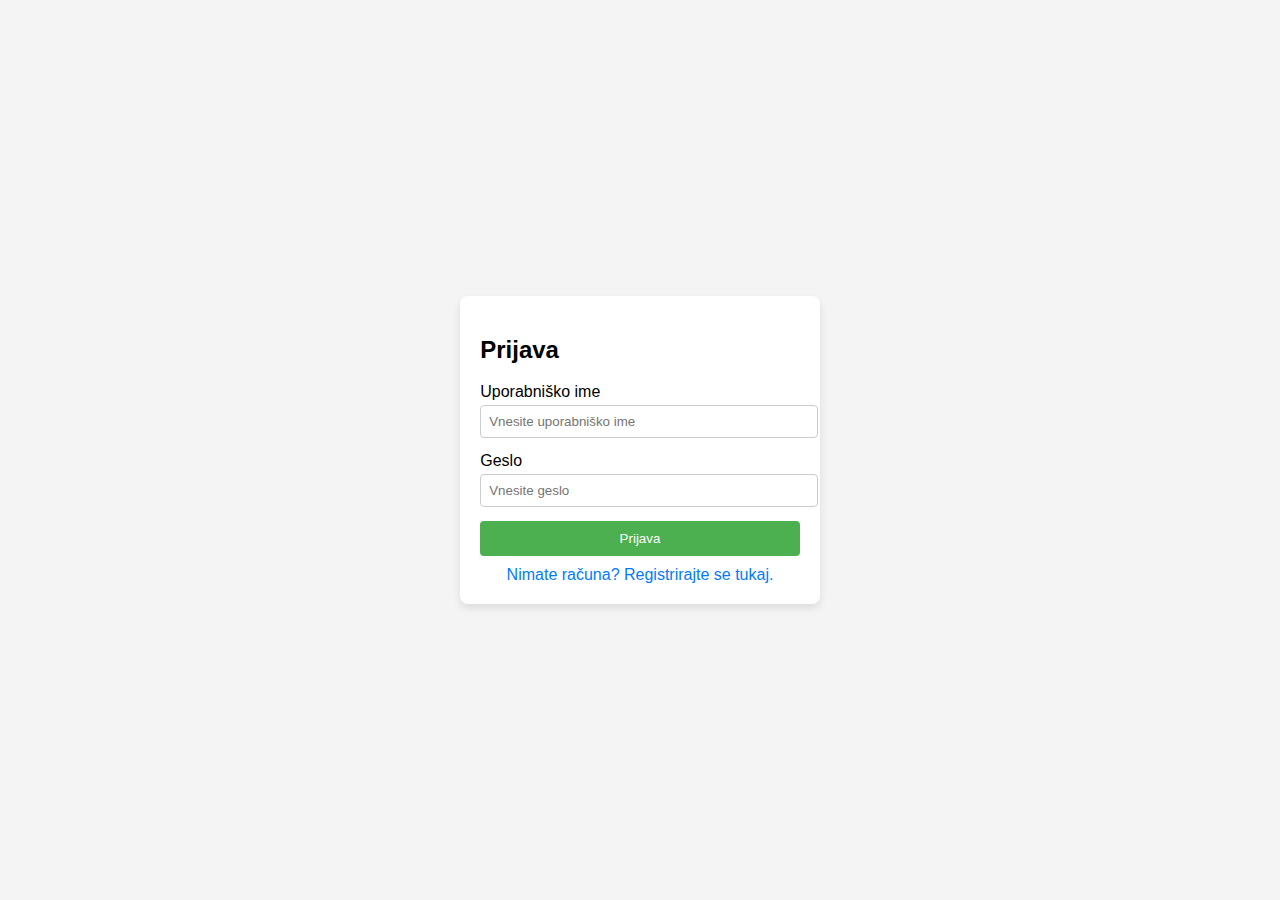
==== index.html @ 16b6e574 "Update index.html" ====
<!DOCTYPE html>
<html lang="sl">
<head>
    <meta charset="UTF-8">
    <meta name="viewport" content="width=device-width, initial-scale=1.0">
    <title>Login in Registracija</title>
    <style>
        body {
            font-family: Arial, sans-serif;
            margin: 0;
            padding: 0;
            display: flex;
            justify-content: center;
            align-items: center;
            height: 100vh;
            background-color: #f4f4f4;
        }
        .container {
            background-color: white;
            padding: 20px;
            border-radius: 8px;
            box-shadow: 0 4px 8px rgba(0, 0, 0, 0.1);
        }
        .form-group {
            margin-bottom: 10px;
        }
        input[type="text"], input[type="password"] {
            width: 100%;
            padding: 8px;
            margin: 4px 0;
            border-radius: 4px;
            border: 1px solid #ccc;
        }
        button {
            padding: 10px 15px;
            border: none;
            background-color: #4CAF50;
            color: white;
            border-radius: 4px;
            cursor: pointer;
            width: 100%;
        }
        button:hover {
            background-color: #45a049;
        }
        .toggle-link {
            display: block;
            text-align: center;
            margin-top: 10px;
            cursor: pointer;
            color: #007BFF;
        }
        .toggle-link:hover {
            text-decoration: underline;
        }
    </style>
</head>
<body>

    <div class="container" id="formContainer">
        <!-- Login Form -->
        <div id="loginForm">
            <h2>Prijava</h2>
            <div class="form-group">
                <label for="loginUsername">Uporabniško ime</label>
                <input type="text" id="loginUsername" placeholder="Vnesite uporabniško ime" />
            </div>
            <div class="form-group">
                <label for="loginPassword">Geslo</label>
                <input type="password" id="loginPassword" placeholder="Vnesite geslo" />
            </div>
            <button onclick="login()">Prijava</button>
            <span class="toggle-link" onclick="toggleForm()">Nimate računa? Registrirajte se tukaj.</span>
        </div>

        <!-- Registration Form -->
        <div id="registerForm" style="display: none;">
            <h2>Registracija</h2>
            <div class="form-group">
                <label for="registerUsername">Uporabniško ime</label>
                <input type="text" id="registerUsername" placeholder="Vnesite uporabniško ime" />
            </div>
            <div class="form-group">
                <label for="registerPassword">Geslo</label>
                <input type="password" id="registerPassword" placeholder="Vnesite geslo" />
            </div>
            <button onclick="register()">Registriraj se</button>
            <span class="toggle-link" onclick="toggleForm()">Imate že račun? Prijavite se tukaj.</span>
        </div>
    </div>

    <script>
        // Toggle between login and register forms
        function toggleForm() {
            const loginForm = document.getElementById('loginForm');
            const registerForm = document.getElementById('registerForm');
            if (loginForm.style.display === 'none') {
                loginForm.style.display = 'block';
                registerForm.style.display = 'none';
            } else {
                loginForm.style.display = 'none';
                registerForm.style.display = 'block';
            }
        }

        // Register user and store in localStorage
        function register() {
            const username = document.getElementById('registerUsername').value;
            const password = document.getElementById('registerPassword').value;

            if (username && password) {
                const user = {
                    username: username,
                    password: password
                };
                localStorage.setItem('user', JSON.stringify(user)); // Save user data to localStorage
                alert('Uspešno ste se registrirali!');
                toggleForm(); // Switch to login form
            } else {
                alert('Vse zahteve so obvezne!');
            }
        }

        // Login check against stored data
        function login() {
            const username = document.getElementById('loginUsername').value;
            const password = document.getElementById('loginPassword').value;

            const storedUser = JSON.parse(localStorage.getItem('user'));

            if (storedUser) {
                if (storedUser.username === username && storedUser.password === password) {
                    alert('Uspešno ste se prijavili!');
                    window.location.href = 'zacetna.html'; // Redirect to another page after successful login
                } else {
                    alert('Nepravilno uporabniško ime ali geslo!');
                }
            } else {
                alert('Račun ne obstaja. Prosimo, registrirajte se.');
            }
        }
    </script>

</body>
</html>
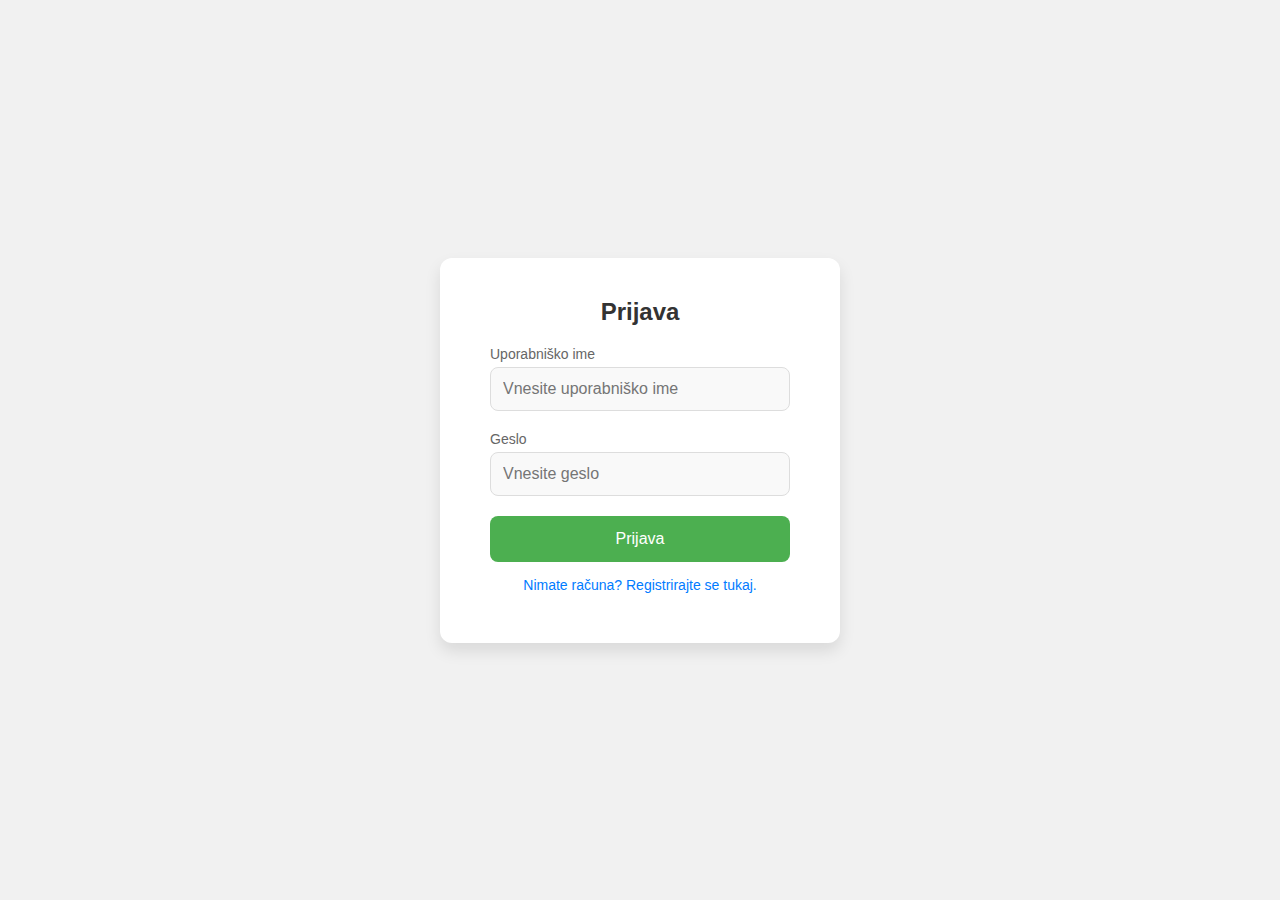
==== commit b8174b77: "Update index.html" ====
--- a/index.html
+++ b/index.html
@@ -5,54 +5,107 @@
     <meta name="viewport" content="width=device-width, initial-scale=1.0">
     <title>Login in Registracija</title>
     <style>
-        body {
-            font-family: Arial, sans-serif;
+        * {
             margin: 0;
             padding: 0;
+            box-sizing: border-box;
+        }
+
+        body {
+            font-family: 'Segoe UI', Tahoma, Geneva, Verdana, sans-serif;
+            background-color: #f1f1f1;
             display: flex;
             justify-content: center;
             align-items: center;
             height: 100vh;
-            background-color: #f4f4f4;
-        }
+        }
+
         .container {
             background-color: white;
-            padding: 20px;
-            border-radius: 8px;
-            box-shadow: 0 4px 8px rgba(0, 0, 0, 0.1);
-        }
+            padding: 40px 50px;
+            border-radius: 12px;
+            box-shadow: 0 8px 16px rgba(0, 0, 0, 0.1);
+            width: 100%;
+            max-width: 400px;
+        }
+
+        h2 {
+            font-size: 24px;
+            margin-bottom: 20px;
+            text-align: center;
+            color: #333;
+        }
+
         .form-group {
-            margin-bottom: 10px;
-        }
+            margin-bottom: 20px;
+        }
+
+        label {
+            display: block;
+            font-size: 14px;
+            color: #666;
+            margin-bottom: 5px;
+        }
+
         input[type="text"], input[type="password"] {
             width: 100%;
-            padding: 8px;
-            margin: 4px 0;
-            border-radius: 4px;
-            border: 1px solid #ccc;
-        }
+            padding: 12px;
+            font-size: 16px;
+            border: 1px solid #ddd;
+            border-radius: 8px;
+            outline: none;
+            background-color: #f9f9f9;
+            transition: all 0.3s ease;
+        }
+
+        input[type="text"]:focus, input[type="password"]:focus {
+            border-color: #4CAF50;
+            background-color: #fff;
+        }
+
         button {
-            padding: 10px 15px;
+            width: 100%;
+            padding: 14px;
+            font-size: 16px;
+            color: white;
+            background-color: #4CAF50;
             border: none;
-            background-color: #4CAF50;
-            color: white;
-            border-radius: 4px;
+            border-radius: 8px;
             cursor: pointer;
-            width: 100%;
-        }
+            transition: background-color 0.3s ease;
+        }
+
         button:hover {
             background-color: #45a049;
         }
+
         .toggle-link {
             display: block;
             text-align: center;
-            margin-top: 10px;
+            margin-top: 15px;
+            color: #007BFF;
             cursor: pointer;
-            color: #007BFF;
-        }
+            font-size: 14px;
+        }
+
         .toggle-link:hover {
             text-decoration: underline;
         }
+
+        .error-message {
+            color: red;
+            font-size: 14px;
+            text-align: center;
+            margin-top: 10px;
+        }
+
+        .success-message {
+            color: green;
+            font-size: 14px;
+            text-align: center;
+            margin-top: 10px;
+        }
+
     </style>
 </head>
 <body>
@@ -71,6 +124,7 @@
             </div>
             <button onclick="login()">Prijava</button>
             <span class="toggle-link" onclick="toggleForm()">Nimate računa? Registrirajte se tukaj.</span>
+            <div id="loginError" class="error-message"></div>
         </div>
 
         <!-- Registration Form -->
@@ -86,6 +140,7 @@
             </div>
             <button onclick="register()">Registriraj se</button>
             <span class="toggle-link" onclick="toggleForm()">Imate že račun? Prijavite se tukaj.</span>
+            <div id="registerError" class="error-message"></div>
         </div>
     </div>
 
@@ -101,6 +156,13 @@
                 loginForm.style.display = 'none';
                 registerForm.style.display = 'block';
             }
+            clearMessages();
+        }
+
+        // Clear error and success messages
+        function clearMessages() {
+            document.getElementById('loginError').innerHTML = '';
+            document.getElementById('registerError').innerHTML = '';
         }
 
         // Register user and store in localStorage
@@ -117,7 +179,7 @@
                 alert('Uspešno ste se registrirali!');
                 toggleForm(); // Switch to login form
             } else {
-                alert('Vse zahteve so obvezne!');
+                document.getElementById('registerError').innerHTML = 'Vse zahteve so obvezne!';
             }
         }
 
@@ -133,10 +195,10 @@
                     alert('Uspešno ste se prijavili!');
                     window.location.href = 'zacetna.html'; // Redirect to another page after successful login
                 } else {
-                    alert('Nepravilno uporabniško ime ali geslo!');
+                    document.getElementById('loginError').innerHTML = 'Nepravilno uporabniško ime ali geslo!';
                 }
             } else {
-                alert('Račun ne obstaja. Prosimo, registrirajte se.');
+                document.getElementById('loginError').innerHTML = 'Račun ne obstaja. Prosimo, registrirajte se.';
             }
         }
     </script>
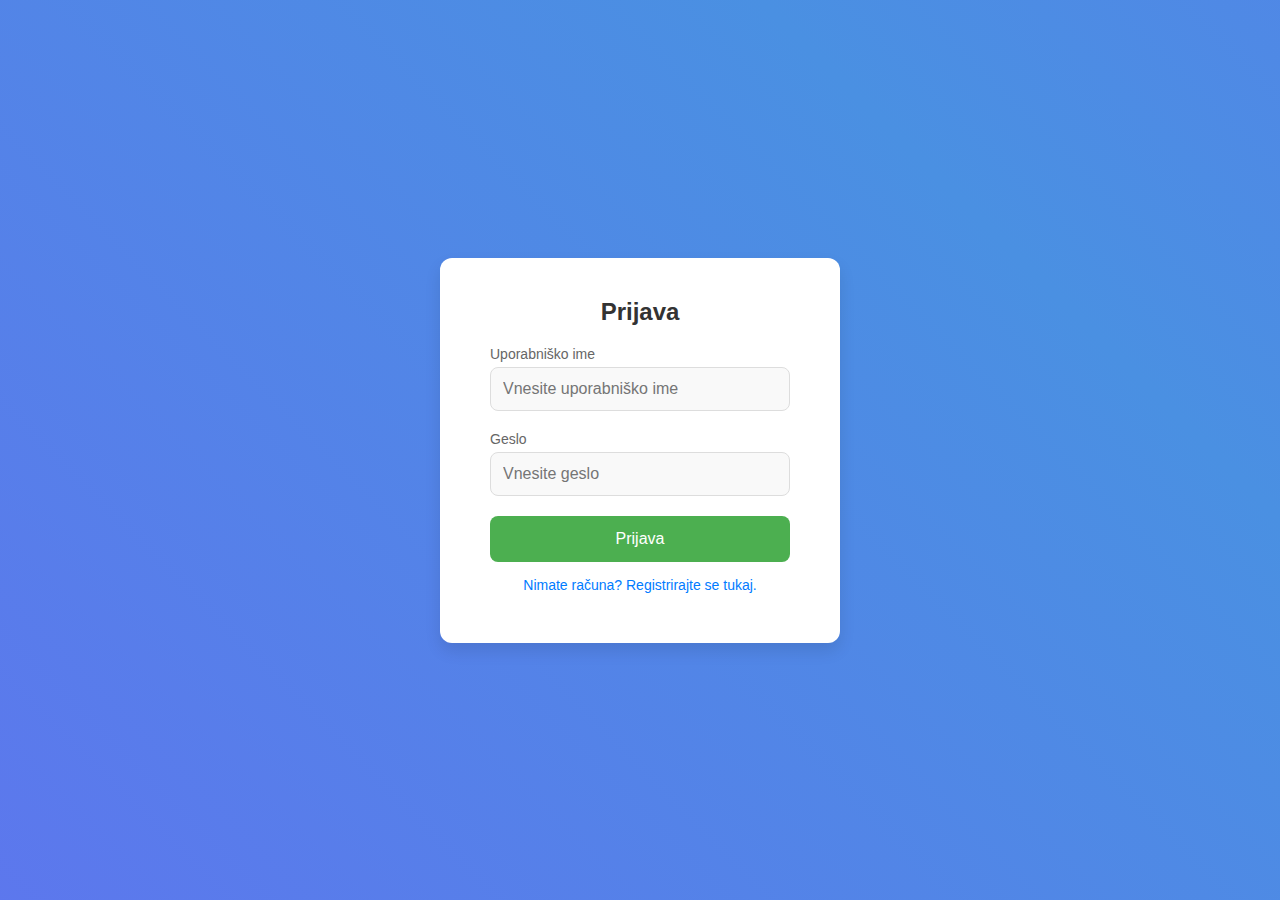
==== commit 3e757779: "Update index.html" ====
--- a/index.html
+++ b/index.html
@@ -13,11 +13,25 @@
 
         body {
             font-family: 'Segoe UI', Tahoma, Geneva, Verdana, sans-serif;
-            background-color: #f1f1f1;
+            height: 100vh;
             display: flex;
             justify-content: center;
             align-items: center;
-            height: 100vh;
+            background: linear-gradient(45deg, #7a4fff, #4a90e2, #7a4fff);
+            background-size: 400% 400%;
+            animation: gradientAnimation 5s ease infinite;
+        }
+
+        @keyframes gradientAnimation {
+            0% {
+                background-position: 0% 50%;
+            }
+            50% {
+                background-position: 100% 50%;
+            }
+            100% {
+                background-position: 0% 50%;
+            }
         }
 
         .container {
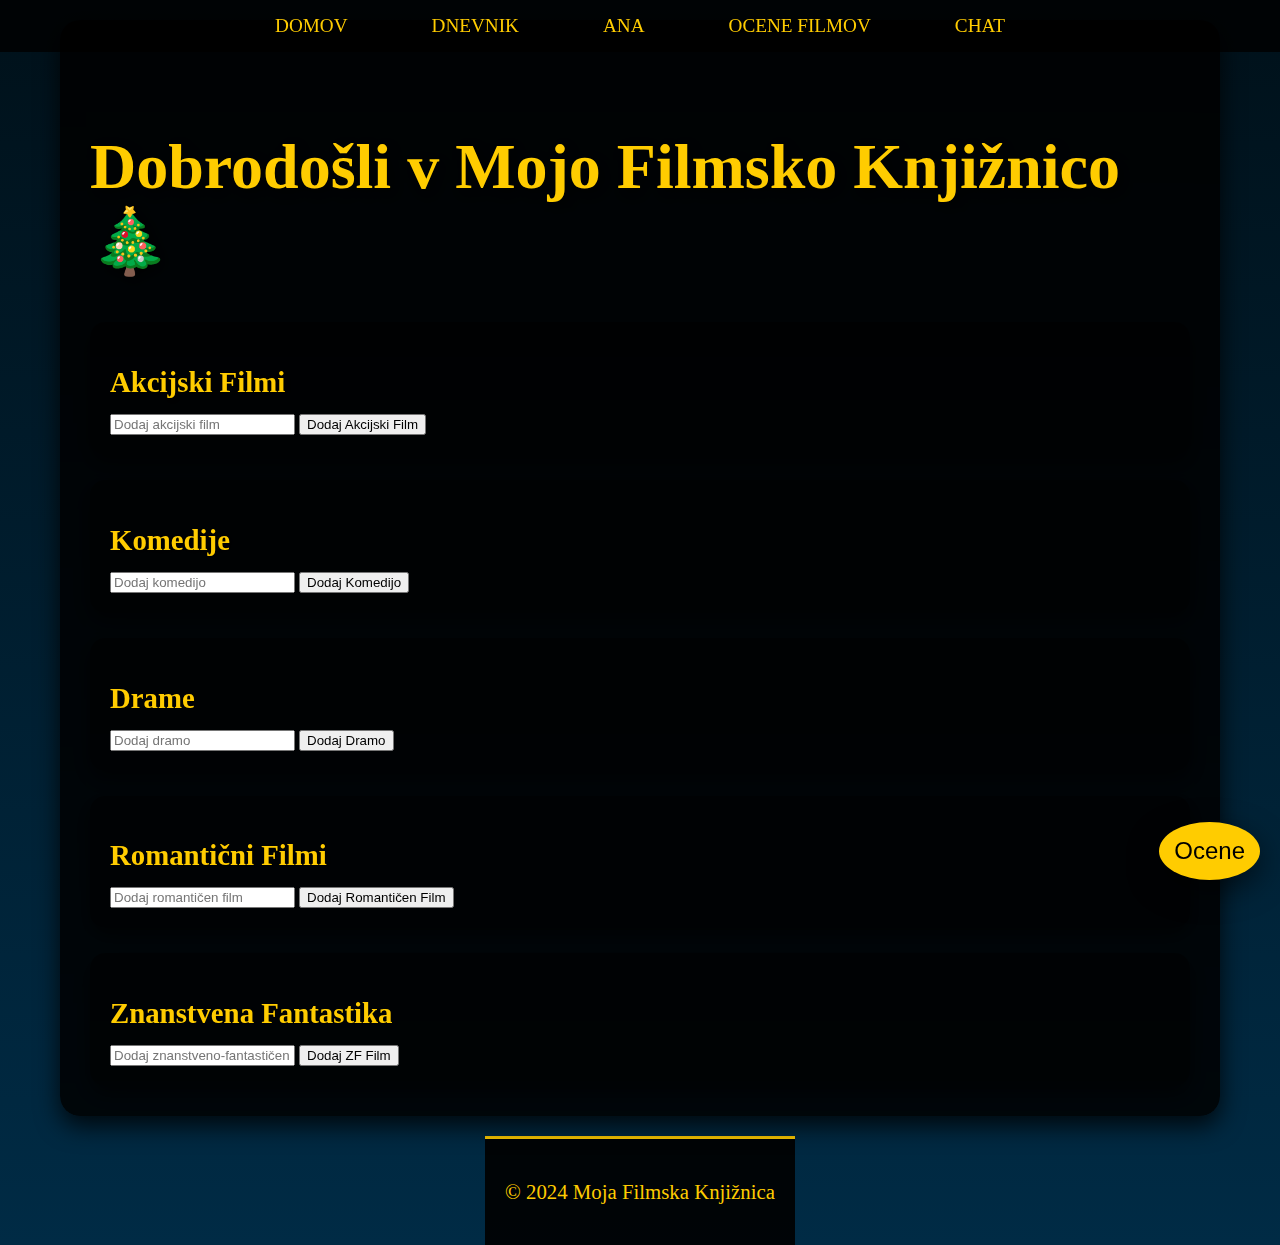
==== commit 826f4e4d: "Rename zacetna.html to index.html" ====
--- a/index.html
+++ b/index.html
@@ -1,221 +1,259 @@
-<!DOCTYPE html>
-<html lang="sl">
-<head>
-    <meta charset="UTF-8">
-    <meta name="viewport" content="width=device-width, initial-scale=1.0">
-    <title>Login in Registracija</title>
-    <style>
-        * {
-            margin: 0;
-            padding: 0;
-            box-sizing: border-box;
-        }
-
-        body {
-            font-family: 'Segoe UI', Tahoma, Geneva, Verdana, sans-serif;
-            height: 100vh;
-            display: flex;
-            justify-content: center;
-            align-items: center;
-            background: linear-gradient(45deg, #7a4fff, #4a90e2, #7a4fff);
-            background-size: 400% 400%;
-            animation: gradientAnimation 5s ease infinite;
-        }
-
-        @keyframes gradientAnimation {
-            0% {
-                background-position: 0% 50%;
-            }
-            50% {
-                background-position: 100% 50%;
-            }
-            100% {
-                background-position: 0% 50%;
-            }
-        }
-
-        .container {
-            background-color: white;
-            padding: 40px 50px;
-            border-radius: 12px;
-            box-shadow: 0 8px 16px rgba(0, 0, 0, 0.1);
-            width: 100%;
-            max-width: 400px;
-        }
-
-        h2 {
-            font-size: 24px;
-            margin-bottom: 20px;
-            text-align: center;
-            color: #333;
-        }
-
-        .form-group {
-            margin-bottom: 20px;
-        }
-
-        label {
-            display: block;
-            font-size: 14px;
-            color: #666;
-            margin-bottom: 5px;
-        }
-
-        input[type="text"], input[type="password"] {
-            width: 100%;
-            padding: 12px;
-            font-size: 16px;
-            border: 1px solid #ddd;
-            border-radius: 8px;
-            outline: none;
-            background-color: #f9f9f9;
-            transition: all 0.3s ease;
-        }
-
-        input[type="text"]:focus, input[type="password"]:focus {
-            border-color: #4CAF50;
-            background-color: #fff;
-        }
-
-        button {
-            width: 100%;
-            padding: 14px;
-            font-size: 16px;
-            color: white;
-            background-color: #4CAF50;
-            border: none;
-            border-radius: 8px;
-            cursor: pointer;
-            transition: background-color 0.3s ease;
-        }
-
-        button:hover {
-            background-color: #45a049;
-        }
-
-        .toggle-link {
-            display: block;
-            text-align: center;
-            margin-top: 15px;
-            color: #007BFF;
-            cursor: pointer;
-            font-size: 14px;
-        }
-
-        .toggle-link:hover {
-            text-decoration: underline;
-        }
-
-        .error-message {
-            color: red;
-            font-size: 14px;
-            text-align: center;
-            margin-top: 10px;
-        }
-
-        .success-message {
-            color: green;
-            font-size: 14px;
-            text-align: center;
-            margin-top: 10px;
-        }
-
-    </style>
-</head>
-<body>
-
-    <div class="container" id="formContainer">
-        <!-- Login Form -->
-        <div id="loginForm">
-            <h2>Prijava</h2>
-            <div class="form-group">
-                <label for="loginUsername">Uporabniško ime</label>
-                <input type="text" id="loginUsername" placeholder="Vnesite uporabniško ime" />
-            </div>
-            <div class="form-group">
-                <label for="loginPassword">Geslo</label>
-                <input type="password" id="loginPassword" placeholder="Vnesite geslo" />
-            </div>
-            <button onclick="login()">Prijava</button>
-            <span class="toggle-link" onclick="toggleForm()">Nimate računa? Registrirajte se tukaj.</span>
-            <div id="loginError" class="error-message"></div>
-        </div>
-
-        <!-- Registration Form -->
-        <div id="registerForm" style="display: none;">
-            <h2>Registracija</h2>
-            <div class="form-group">
-                <label for="registerUsername">Uporabniško ime</label>
-                <input type="text" id="registerUsername" placeholder="Vnesite uporabniško ime" />
-            </div>
-            <div class="form-group">
-                <label for="registerPassword">Geslo</label>
-                <input type="password" id="registerPassword" placeholder="Vnesite geslo" />
-            </div>
-            <button onclick="register()">Registriraj se</button>
-            <span class="toggle-link" onclick="toggleForm()">Imate že račun? Prijavite se tukaj.</span>
-            <div id="registerError" class="error-message"></div>
-        </div>
-    </div>
-
-    <script>
-        // Toggle between login and register forms
-        function toggleForm() {
-            const loginForm = document.getElementById('loginForm');
-            const registerForm = document.getElementById('registerForm');
-            if (loginForm.style.display === 'none') {
-                loginForm.style.display = 'block';
-                registerForm.style.display = 'none';
-            } else {
-                loginForm.style.display = 'none';
-                registerForm.style.display = 'block';
-            }
-            clearMessages();
-        }
-
-        // Clear error and success messages
-        function clearMessages() {
-            document.getElementById('loginError').innerHTML = '';
-            document.getElementById('registerError').innerHTML = '';
-        }
-
-        // Register user and store in localStorage
-        function register() {
-            const username = document.getElementById('registerUsername').value;
-            const password = document.getElementById('registerPassword').value;
-
-            if (username && password) {
-                const user = {
-                    username: username,
-                    password: password
-                };
-                localStorage.setItem('user', JSON.stringify(user)); // Save user data to localStorage
-                alert('Uspešno ste se registrirali!');
-                toggleForm(); // Switch to login form
-            } else {
-                document.getElementById('registerError').innerHTML = 'Vse zahteve so obvezne!';
-            }
-        }
-
-        // Login check against stored data
-        function login() {
-            const username = document.getElementById('loginUsername').value;
-            const password = document.getElementById('loginPassword').value;
-
-            const storedUser = JSON.parse(localStorage.getItem('user'));
-
-            if (storedUser) {
-                if (storedUser.username === username && storedUser.password === password) {
-                    alert('Uspešno ste se prijavili!');
-                    window.location.href = 'zacetna.html'; // Redirect to another page after successful login
-                } else {
-                    document.getElementById('loginError').innerHTML = 'Nepravilno uporabniško ime ali geslo!';
-                }
-            } else {
-                document.getElementById('loginError').innerHTML = 'Račun ne obstaja. Prosimo, registrirajte se.';
-            }
-        }
-    </script>
-
-</body>
-</html>
+<!DOCTYPE html>
+<html lang="sl">
+<head>
+    <meta charset="UTF-8">
+    <meta name="viewport" content="width=device-width, initial-scale=1.0">
+    <title>Moja Filmska Knjižnica - Stran 1</title>
+    <style>
+        /* Osnovni stil strani */
+        body {
+            margin: 0;
+            font-family: 'Georgia', serif;
+            color: #fff;
+            background: linear-gradient(to bottom, #00111a, #002b45),
+                        url('https://www.publicdomainpictures.net/pictures/240000/velka/christmas-background-1542111137zKN.jpg');
+            background-size: cover;
+            background-position: center;
+            min-height: 100vh;
+            display: flex;
+            flex-direction: column;
+            align-items: center;
+            overflow-x: hidden;
+        }
+
+        /* Navigacija */
+        nav {
+            background-color: rgba(0, 0, 0, 0.8);
+            width: 100%;
+            padding: 15px;
+            text-align: center;
+            position: fixed;
+            top: 0;
+            z-index: 10;
+        }
+        
+        nav a {
+            color: #ffcc00;
+            text-decoration: none;
+            padding: 15px 30px;
+            font-size: 1.2em;
+            margin: 0 10px;
+            text-transform: uppercase;
+        }
+
+        nav a:hover {
+            background-color: #ff4747;
+            border-radius: 5px;
+        }
+
+        /* Glavni naslov */
+        h1 {
+            color: #ffcc00;
+            text-shadow: 4px 4px 15px rgba(0, 0, 0, 0.8);
+            font-family: 'Cinzel', serif;
+            font-size: 4em;
+            margin-top: 80px;
+            animation: glow 1.5s infinite alternate;
+        }
+
+        @keyframes glow {
+            0% {
+                text-shadow: 4px 4px 15px rgba(255, 204, 0, 0.7);
+            }
+            100% {
+                text-shadow: 4px 4px 25px rgba(255, 204, 0, 1);
+            }
+        }
+
+        /* Vsebinski del */
+        .content {
+            width: 90%;
+            max-width: 1100px;
+            padding: 30px;
+            background: rgba(0, 0, 0, 0.85);
+            border-radius: 20px;
+            margin: 20px 0;
+            box-shadow: 0 10px 25px rgba(0, 0, 0, 0.8);
+            backdrop-filter: blur(10px);
+        }
+
+        /* Kategorije */
+        .category {
+            margin-top: 25px;
+            padding: 20px;
+            border-radius: 15px;
+            background: rgba(0, 0, 0, 0.5);
+            box-shadow: 0 8px 20px rgba(0, 0, 0, 0.6);
+        }
+
+        .category h2 {
+            color: #ffcc00;
+            margin-bottom: 15px;
+            font-size: 1.8em;
+            text-shadow: 2px 2px 8px rgba(0, 0, 0, 0.7);
+        }
+
+        /* Gumb na desni strani */
+        .floating-button {
+            position: fixed;
+            bottom: 20px;
+            right: 20px;
+            background-color: #ffcc00;
+            color: #000;
+            font-size: 1.5em;
+            padding: 15px;
+            border-radius: 50%;
+            border: none;
+            box-shadow: 0 10px 30px rgba(0, 0, 0, 0.6);
+            cursor: pointer;
+            transition: all 0.3s ease;
+        }
+
+        .floating-button:hover {
+            background-color: #ff4747;
+            transform: scale(1.1);
+        }
+
+        /* Noga strani */
+        .footer {
+            text-align: center;
+            padding: 20px;
+            font-family: 'Cinzel', serif;
+            font-size: 1.3em;
+            background-color: rgba(0, 0, 0, 0.9);
+            border-top: 3px solid #ffcc00;
+            color: #ffcc00;
+            margin-top: auto;
+        }
+    </style>
+</head>
+<body>
+<nav>
+    <a href="zacetna.html">Domov</a>
+    <a href="dnevnik.html">dnevnik</a>
+    <a href="ana.html">Ana</a>
+    <a href="ocene.html">Ocene filmov</a>
+    <a href="chat.html">chat</a>
+    
+</nav>
+
+<div class="content">
+    <h1>Dobrodošli v Mojo Filmsko Knjižnico🎄</h1>
+
+    <!-- Akcija -->
+    <div id="actionMoviesDiv" class="category">
+        <h2>Akcijski Filmi</h2>
+        <input type="text" id="newActionMovie" placeholder="Dodaj akcijski film">
+        <button onclick="addActionMovie()">Dodaj Akcijski Film</button>
+        <div id="actionMoviesList" class="movies-list"></div>
+    </div>
+
+    <!-- Komedija -->
+    <div id="comedyMoviesDiv" class="category">
+        <h2>Komedije</h2>
+        <input type="text" id="newComedyMovie" placeholder="Dodaj komedijo">
+        <button onclick="addComedyMovie()">Dodaj Komedijo</button>
+        <div id="comedyMoviesList" class="movies-list"></div>
+    </div>
+
+    <!-- Drama -->
+    <div id="dramaMoviesDiv" class="category">
+        <h2>Drame</h2>
+        <input type="text" id="newDramaMovie" placeholder="Dodaj dramo">
+        <button onclick="addDramaMovie()">Dodaj Dramo</button>
+        <div id="dramaMoviesList" class="movies-list"></div>
+    </div>
+
+    <!-- Romantika -->
+    <div id="romanceMoviesDiv" class="category">
+        <h2>Romantični Filmi</h2>
+        <input type="text" id="newRomanceMovie" placeholder="Dodaj romantičen film">
+        <button onclick="addRomanceMovie()">Dodaj Romantičen Film</button>
+        <div id="romanceMoviesList" class="movies-list"></div>
+    </div>
+
+    <!-- Znanstvena fantastika -->
+    <div id="sciFiMoviesDiv" class="category">
+        <h2>Znanstvena Fantastika</h2>
+        <input type="text" id="newSciFiMovie" placeholder="Dodaj znanstveno-fantastičen film">
+        <button onclick="addSciFiMovie()">Dodaj ZF Film</button>
+        <div id="sciFiMoviesList" class="movies-list"></div>
+    </div>
+</div>
+
+<!-- Gumb za preusmeritev -->
+<button class="floating-button" onclick="window.location.href='ocene.html'">Ocene</button>
+
+<!-- Noga strani -->
+<div class="footer">
+    <p>&copy; 2024 Moja Filmska Knjižnica</p>
+</div>
+
+<!-- Skripte za nalaganje filmov -->
+<script>
+    let actionMovies = [];
+    let comedyMovies = [];
+    let dramaMovies = [];
+    let romanceMovies = [];
+    let sciFiMovies = [];
+
+    function addActionMovie() {
+        const movieName = document.getElementById('newActionMovie').value;
+        if (movieName) {
+            actionMovies.push(movieName);
+            document.getElementById('newActionMovie').value = '';
+            renderMovies('action');
+        }
+    }
+
+    function addComedyMovie() {
+        const movieName = document.getElementById('newComedyMovie').value;
+        if (movieName) {
+            comedyMovies.push(movieName);
+            document.getElementById('newComedyMovie').value = '';
+            renderMovies('comedy');
+        }
+    }
+
+    function addDramaMovie() {
+        const movieName = document.getElementById('newDramaMovie').value;
+        if (movieName) {
+            dramaMovies.push(movieName);
+            document.getElementById('newDramaMovie').value = '';
+            renderMovies('drama');
+        }
+    }
+
+    function addRomanceMovie() {
+        const movieName = document.getElementById('newRomanceMovie').value;
+        if (movieName) {
+            romanceMovies.push(movieName);
+            document.getElementById('newRomanceMovie').value = '';
+            renderMovies('romance');
+        }
+    }
+
+    function addSciFiMovie() {
+        const movieName = document.getElementById('newSciFiMovie').value;
+        if (movieName) {
+            sciFiMovies.push(movieName);
+            document.getElementById('newSciFiMovie').value = '';
+            renderMovies('sciFi');
+        }
+    }
+
+    function renderMovies(category) {
+        let movieList = [];
+        if (category === 'action') movieList = actionMovies;
+        if (category === 'comedy') movieList = comedyMovies;
+        if (category === 'drama') movieList = dramaMovies;
+        if (category === 'romance') movieList = romanceMovies;
+        if (category === 'sciFi') movieList = sciFiMovies;
+
+        const listDiv = document.getElementById(category + 'MoviesList');
+        listDiv.innerHTML = movieList.map(movie => `<div>${movie}</div>`).join('');
+    }
+</script>
+
+</body>
+</html>
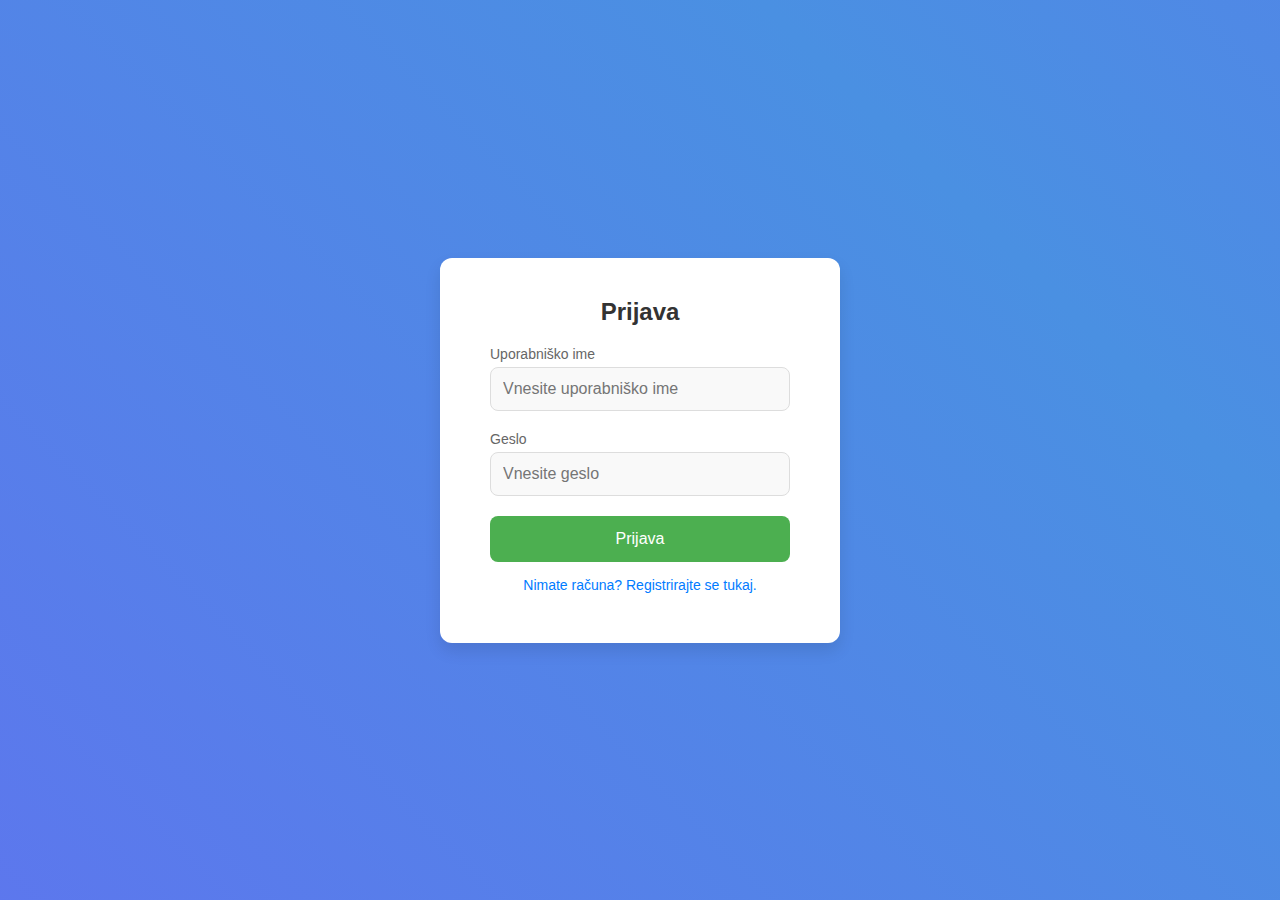
==== commit 002c98c7: "Update and rename fail1.html to index.html" ====
--- a/index.html
+++ b/index.html
@@ -1,259 +1,221 @@
-<!DOCTYPE html>
-<html lang="sl">
-<head>
-    <meta charset="UTF-8">
-    <meta name="viewport" content="width=device-width, initial-scale=1.0">
-    <title>Moja Filmska Knjižnica - Stran 1</title>
-    <style>
-        /* Osnovni stil strani */
-        body {
-            margin: 0;
-            font-family: 'Georgia', serif;
-            color: #fff;
-            background: linear-gradient(to bottom, #00111a, #002b45),
-                        url('https://www.publicdomainpictures.net/pictures/240000/velka/christmas-background-1542111137zKN.jpg');
-            background-size: cover;
-            background-position: center;
-            min-height: 100vh;
-            display: flex;
-            flex-direction: column;
-            align-items: center;
-            overflow-x: hidden;
-        }
-
-        /* Navigacija */
-        nav {
-            background-color: rgba(0, 0, 0, 0.8);
-            width: 100%;
-            padding: 15px;
-            text-align: center;
-            position: fixed;
-            top: 0;
-            z-index: 10;
-        }
-        
-        nav a {
-            color: #ffcc00;
-            text-decoration: none;
-            padding: 15px 30px;
-            font-size: 1.2em;
-            margin: 0 10px;
-            text-transform: uppercase;
-        }
-
-        nav a:hover {
-            background-color: #ff4747;
-            border-radius: 5px;
-        }
-
-        /* Glavni naslov */
-        h1 {
-            color: #ffcc00;
-            text-shadow: 4px 4px 15px rgba(0, 0, 0, 0.8);
-            font-family: 'Cinzel', serif;
-            font-size: 4em;
-            margin-top: 80px;
-            animation: glow 1.5s infinite alternate;
-        }
-
-        @keyframes glow {
-            0% {
-                text-shadow: 4px 4px 15px rgba(255, 204, 0, 0.7);
-            }
-            100% {
-                text-shadow: 4px 4px 25px rgba(255, 204, 0, 1);
-            }
-        }
-
-        /* Vsebinski del */
-        .content {
-            width: 90%;
-            max-width: 1100px;
-            padding: 30px;
-            background: rgba(0, 0, 0, 0.85);
-            border-radius: 20px;
-            margin: 20px 0;
-            box-shadow: 0 10px 25px rgba(0, 0, 0, 0.8);
-            backdrop-filter: blur(10px);
-        }
-
-        /* Kategorije */
-        .category {
-            margin-top: 25px;
-            padding: 20px;
-            border-radius: 15px;
-            background: rgba(0, 0, 0, 0.5);
-            box-shadow: 0 8px 20px rgba(0, 0, 0, 0.6);
-        }
-
-        .category h2 {
-            color: #ffcc00;
-            margin-bottom: 15px;
-            font-size: 1.8em;
-            text-shadow: 2px 2px 8px rgba(0, 0, 0, 0.7);
-        }
-
-        /* Gumb na desni strani */
-        .floating-button {
-            position: fixed;
-            bottom: 20px;
-            right: 20px;
-            background-color: #ffcc00;
-            color: #000;
-            font-size: 1.5em;
-            padding: 15px;
-            border-radius: 50%;
-            border: none;
-            box-shadow: 0 10px 30px rgba(0, 0, 0, 0.6);
-            cursor: pointer;
-            transition: all 0.3s ease;
-        }
-
-        .floating-button:hover {
-            background-color: #ff4747;
-            transform: scale(1.1);
-        }
-
-        /* Noga strani */
-        .footer {
-            text-align: center;
-            padding: 20px;
-            font-family: 'Cinzel', serif;
-            font-size: 1.3em;
-            background-color: rgba(0, 0, 0, 0.9);
-            border-top: 3px solid #ffcc00;
-            color: #ffcc00;
-            margin-top: auto;
-        }
-    </style>
-</head>
-<body>
-<nav>
-    <a href="zacetna.html">Domov</a>
-    <a href="dnevnik.html">dnevnik</a>
-    <a href="ana.html">Ana</a>
-    <a href="ocene.html">Ocene filmov</a>
-    <a href="chat.html">chat</a>
-    
-</nav>
-
-<div class="content">
-    <h1>Dobrodošli v Mojo Filmsko Knjižnico🎄</h1>
-
-    <!-- Akcija -->
-    <div id="actionMoviesDiv" class="category">
-        <h2>Akcijski Filmi</h2>
-        <input type="text" id="newActionMovie" placeholder="Dodaj akcijski film">
-        <button onclick="addActionMovie()">Dodaj Akcijski Film</button>
-        <div id="actionMoviesList" class="movies-list"></div>
-    </div>
-
-    <!-- Komedija -->
-    <div id="comedyMoviesDiv" class="category">
-        <h2>Komedije</h2>
-        <input type="text" id="newComedyMovie" placeholder="Dodaj komedijo">
-        <button onclick="addComedyMovie()">Dodaj Komedijo</button>
-        <div id="comedyMoviesList" class="movies-list"></div>
-    </div>
-
-    <!-- Drama -->
-    <div id="dramaMoviesDiv" class="category">
-        <h2>Drame</h2>
-        <input type="text" id="newDramaMovie" placeholder="Dodaj dramo">
-        <button onclick="addDramaMovie()">Dodaj Dramo</button>
-        <div id="dramaMoviesList" class="movies-list"></div>
-    </div>
-
-    <!-- Romantika -->
-    <div id="romanceMoviesDiv" class="category">
-        <h2>Romantični Filmi</h2>
-        <input type="text" id="newRomanceMovie" placeholder="Dodaj romantičen film">
-        <button onclick="addRomanceMovie()">Dodaj Romantičen Film</button>
-        <div id="romanceMoviesList" class="movies-list"></div>
-    </div>
-
-    <!-- Znanstvena fantastika -->
-    <div id="sciFiMoviesDiv" class="category">
-        <h2>Znanstvena Fantastika</h2>
-        <input type="text" id="newSciFiMovie" placeholder="Dodaj znanstveno-fantastičen film">
-        <button onclick="addSciFiMovie()">Dodaj ZF Film</button>
-        <div id="sciFiMoviesList" class="movies-list"></div>
-    </div>
-</div>
-
-<!-- Gumb za preusmeritev -->
-<button class="floating-button" onclick="window.location.href='ocene.html'">Ocene</button>
-
-<!-- Noga strani -->
-<div class="footer">
-    <p>&copy; 2024 Moja Filmska Knjižnica</p>
-</div>
-
-<!-- Skripte za nalaganje filmov -->
-<script>
-    let actionMovies = [];
-    let comedyMovies = [];
-    let dramaMovies = [];
-    let romanceMovies = [];
-    let sciFiMovies = [];
-
-    function addActionMovie() {
-        const movieName = document.getElementById('newActionMovie').value;
-        if (movieName) {
-            actionMovies.push(movieName);
-            document.getElementById('newActionMovie').value = '';
-            renderMovies('action');
-        }
-    }
-
-    function addComedyMovie() {
-        const movieName = document.getElementById('newComedyMovie').value;
-        if (movieName) {
-            comedyMovies.push(movieName);
-            document.getElementById('newComedyMovie').value = '';
-            renderMovies('comedy');
-        }
-    }
-
-    function addDramaMovie() {
-        const movieName = document.getElementById('newDramaMovie').value;
-        if (movieName) {
-            dramaMovies.push(movieName);
-            document.getElementById('newDramaMovie').value = '';
-            renderMovies('drama');
-        }
-    }
-
-    function addRomanceMovie() {
-        const movieName = document.getElementById('newRomanceMovie').value;
-        if (movieName) {
-            romanceMovies.push(movieName);
-            document.getElementById('newRomanceMovie').value = '';
-            renderMovies('romance');
-        }
-    }
-
-    function addSciFiMovie() {
-        const movieName = document.getElementById('newSciFiMovie').value;
-        if (movieName) {
-            sciFiMovies.push(movieName);
-            document.getElementById('newSciFiMovie').value = '';
-            renderMovies('sciFi');
-        }
-    }
-
-    function renderMovies(category) {
-        let movieList = [];
-        if (category === 'action') movieList = actionMovies;
-        if (category === 'comedy') movieList = comedyMovies;
-        if (category === 'drama') movieList = dramaMovies;
-        if (category === 'romance') movieList = romanceMovies;
-        if (category === 'sciFi') movieList = sciFiMovies;
-
-        const listDiv = document.getElementById(category + 'MoviesList');
-        listDiv.innerHTML = movieList.map(movie => `<div>${movie}</div>`).join('');
-    }
-</script>
-
-</body>
-</html>
+<!DOCTYPE html>
+<html lang="sl">
+<head>
+    <meta charset="UTF-8">
+    <meta name="viewport" content="width=device-width, initial-scale=1.0">
+    <title>Login in Registracija</title>
+    <style>
+        * {
+            margin: 0;
+            padding: 0;
+            box-sizing: border-box;
+        }
+
+        body {
+            font-family: 'Segoe UI', Tahoma, Geneva, Verdana, sans-serif;
+            height: 100vh;
+            display: flex;
+            justify-content: center;
+            align-items: center;
+            background: linear-gradient(45deg, #7a4fff, #4a90e2, #7a4fff);
+            background-size: 400% 400%;
+            animation: gradientAnimation 5s ease infinite;
+        }
+
+        @keyframes gradientAnimation {
+            0% {
+                background-position: 0% 50%;
+            }
+            50% {
+                background-position: 100% 50%;
+            }
+            100% {
+                background-position: 0% 50%;
+            }
+        }
+
+        .container {
+            background-color: white;
+            padding: 40px 50px;
+            border-radius: 12px;
+            box-shadow: 0 8px 16px rgba(0, 0, 0, 0.1);
+            width: 100%;
+            max-width: 400px;
+        }
+
+        h2 {
+            font-size: 24px;
+            margin-bottom: 20px;
+            text-align: center;
+            color: #333;
+        }
+
+        .form-group {
+            margin-bottom: 20px;
+        }
+
+        label {
+            display: block;
+            font-size: 14px;
+            color: #666;
+            margin-bottom: 5px;
+        }
+
+        input[type="text"], input[type="password"] {
+            width: 100%;
+            padding: 12px;
+            font-size: 16px;
+            border: 1px solid #ddd;
+            border-radius: 8px;
+            outline: none;
+            background-color: #f9f9f9;
+            transition: all 0.3s ease;
+        }
+
+        input[type="text"]:focus, input[type="password"]:focus {
+            border-color: #4CAF50;
+            background-color: #fff;
+        }
+
+        button {
+            width: 100%;
+            padding: 14px;
+            font-size: 16px;
+            color: white;
+            background-color: #4CAF50;
+            border: none;
+            border-radius: 8px;
+            cursor: pointer;
+            transition: background-color 0.3s ease;
+        }
+
+        button:hover {
+            background-color: #45a049;
+        }
+
+        .toggle-link {
+            display: block;
+            text-align: center;
+            margin-top: 15px;
+            color: #007BFF;
+            cursor: pointer;
+            font-size: 14px;
+        }
+
+        .toggle-link:hover {
+            text-decoration: underline;
+        }
+
+        .error-message {
+            color: red;
+            font-size: 14px;
+            text-align: center;
+            margin-top: 10px;
+        }
+
+        .success-message {
+            color: green;
+            font-size: 14px;
+            text-align: center;
+            margin-top: 10px;
+        }
+
+    </style>
+</head>
+<body>
+
+    <div class="container" id="formContainer">
+        <!-- Login Form -->
+        <div id="loginForm">
+            <h2>Prijava</h2>
+            <div class="form-group">
+                <label for="loginUsername">Uporabniško ime</label>
+                <input type="text" id="loginUsername" placeholder="Vnesite uporabniško ime" />
+            </div>
+            <div class="form-group">
+                <label for="loginPassword">Geslo</label>
+                <input type="password" id="loginPassword" placeholder="Vnesite geslo" />
+            </div>
+            <button onclick="login()">Prijava</button>
+            <span class="toggle-link" onclick="toggleForm()">Nimate računa? Registrirajte se tukaj.</span>
+            <div id="loginError" class="error-message"></div>
+        </div>
+
+        <!-- Registration Form -->
+        <div id="registerForm" style="display: none;">
+            <h2>Registracija</h2>
+            <div class="form-group">
+                <label for="registerUsername">Uporabniško ime</label>
+                <input type="text" id="registerUsername" placeholder="Vnesite uporabniško ime" />
+            </div>
+            <div class="form-group">
+                <label for="registerPassword">Geslo</label>
+                <input type="password" id="registerPassword" placeholder="Vnesite geslo" />
+            </div>
+            <button onclick="register()">Registriraj se</button>
+            <span class="toggle-link" onclick="toggleForm()">Imate že račun? Prijavite se tukaj.</span>
+            <div id="registerError" class="error-message"></div>
+        </div>
+    </div>
+
+    <script>
+        // Toggle between login and register forms
+        function toggleForm() {
+            const loginForm = document.getElementById('loginForm');
+            const registerForm = document.getElementById('registerForm');
+            if (loginForm.style.display === 'none') {
+                loginForm.style.display = 'block';
+                registerForm.style.display = 'none';
+            } else {
+                loginForm.style.display = 'none';
+                registerForm.style.display = 'block';
+            }
+            clearMessages();
+        }
+
+        // Clear error and success messages
+        function clearMessages() {
+            document.getElementById('loginError').innerHTML = '';
+            document.getElementById('registerError').innerHTML = '';
+        }
+
+        // Register user and store in localStorage
+        function register() {
+            const username = document.getElementById('registerUsername').value;
+            const password = document.getElementById('registerPassword').value;
+
+            if (username && password) {
+                const user = {
+                    username: username,
+                    password: password
+                };
+                localStorage.setItem('user', JSON.stringify(user)); // Save user data to localStorage
+                alert('Uspešno ste se registrirali!');
+                toggleForm(); // Switch to login form
+            } else {
+                document.getElementById('registerError').innerHTML = 'Vse zahteve so obvezne!';
+            }
+        }
+
+        // Login check against stored data
+        function login() {
+            const username = document.getElementById('loginUsername').value;
+            const password = document.getElementById('loginPassword').value;
+
+            const storedUser = JSON.parse(localStorage.getItem('user'));
+
+            if (storedUser) {
+                if (storedUser.username === username && storedUser.password === password) {
+                    alert('Uspešno ste se prijavili!');
+                    window.location.href = 'zacetna.html'; // Redirect to another page after successful login
+                } else {
+                    document.getElementById('loginError').innerHTML = 'Nepravilno uporabniško ime ali geslo!';
+                }
+            } else {
+                document.getElementById('loginError').innerHTML = 'Račun ne obstaja. Prosimo, registrirajte se.';
+            }
+        }
+    </script>
+
+</body>
+</html>
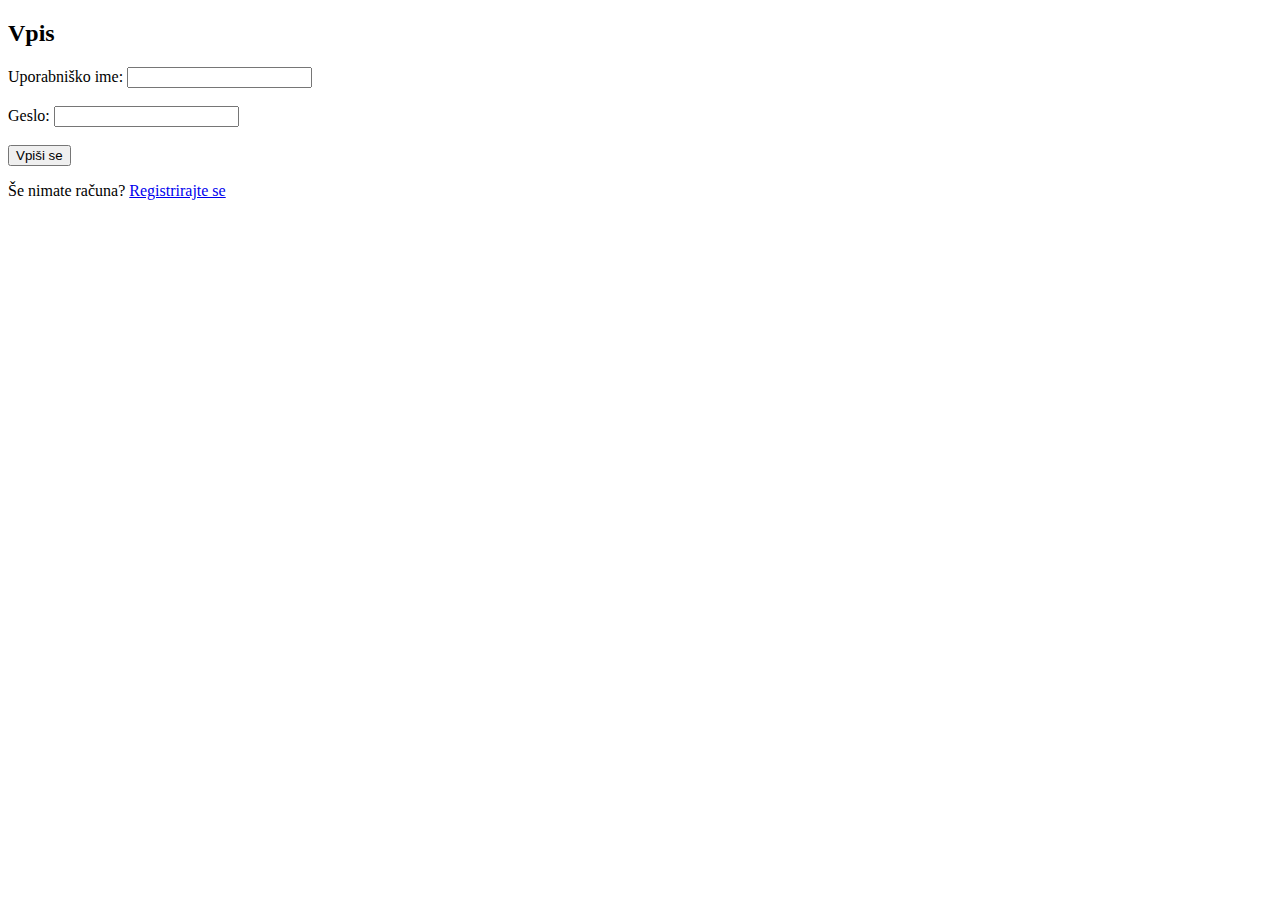
==== commit 0afa4c27: "Update index.html" ====
--- a/index.html
+++ b/index.html
@@ -1,221 +1,25 @@
+
 <!DOCTYPE html>
 <html lang="sl">
 <head>
     <meta charset="UTF-8">
     <meta name="viewport" content="width=device-width, initial-scale=1.0">
-    <title>Login in Registracija</title>
-    <style>
-        * {
-            margin: 0;
-            padding: 0;
-            box-sizing: border-box;
-        }
-
-        body {
-            font-family: 'Segoe UI', Tahoma, Geneva, Verdana, sans-serif;
-            height: 100vh;
-            display: flex;
-            justify-content: center;
-            align-items: center;
-            background: linear-gradient(45deg, #7a4fff, #4a90e2, #7a4fff);
-            background-size: 400% 400%;
-            animation: gradientAnimation 5s ease infinite;
-        }
-
-        @keyframes gradientAnimation {
-            0% {
-                background-position: 0% 50%;
-            }
-            50% {
-                background-position: 100% 50%;
-            }
-            100% {
-                background-position: 0% 50%;
-            }
-        }
-
-        .container {
-            background-color: white;
-            padding: 40px 50px;
-            border-radius: 12px;
-            box-shadow: 0 8px 16px rgba(0, 0, 0, 0.1);
-            width: 100%;
-            max-width: 400px;
-        }
-
-        h2 {
-            font-size: 24px;
-            margin-bottom: 20px;
-            text-align: center;
-            color: #333;
-        }
-
-        .form-group {
-            margin-bottom: 20px;
-        }
-
-        label {
-            display: block;
-            font-size: 14px;
-            color: #666;
-            margin-bottom: 5px;
-        }
-
-        input[type="text"], input[type="password"] {
-            width: 100%;
-            padding: 12px;
-            font-size: 16px;
-            border: 1px solid #ddd;
-            border-radius: 8px;
-            outline: none;
-            background-color: #f9f9f9;
-            transition: all 0.3s ease;
-        }
-
-        input[type="text"]:focus, input[type="password"]:focus {
-            border-color: #4CAF50;
-            background-color: #fff;
-        }
-
-        button {
-            width: 100%;
-            padding: 14px;
-            font-size: 16px;
-            color: white;
-            background-color: #4CAF50;
-            border: none;
-            border-radius: 8px;
-            cursor: pointer;
-            transition: background-color 0.3s ease;
-        }
-
-        button:hover {
-            background-color: #45a049;
-        }
-
-        .toggle-link {
-            display: block;
-            text-align: center;
-            margin-top: 15px;
-            color: #007BFF;
-            cursor: pointer;
-            font-size: 14px;
-        }
-
-        .toggle-link:hover {
-            text-decoration: underline;
-        }
-
-        .error-message {
-            color: red;
-            font-size: 14px;
-            text-align: center;
-            margin-top: 10px;
-        }
-
-        .success-message {
-            color: green;
-            font-size: 14px;
-            text-align: center;
-            margin-top: 10px;
-        }
-
-    </style>
+    <title>Vpis</title>
+    <link rel="stylesheet" href="style.css">
 </head>
 <body>
-
-    <div class="container" id="formContainer">
-        <!-- Login Form -->
-        <div id="loginForm">
-            <h2>Prijava</h2>
-            <div class="form-group">
-                <label for="loginUsername">Uporabniško ime</label>
-                <input type="text" id="loginUsername" placeholder="Vnesite uporabniško ime" />
-            </div>
-            <div class="form-group">
-                <label for="loginPassword">Geslo</label>
-                <input type="password" id="loginPassword" placeholder="Vnesite geslo" />
-            </div>
-            <button onclick="login()">Prijava</button>
-            <span class="toggle-link" onclick="toggleForm()">Nimate računa? Registrirajte se tukaj.</span>
-            <div id="loginError" class="error-message"></div>
-        </div>
-
-        <!-- Registration Form -->
-        <div id="registerForm" style="display: none;">
-            <h2>Registracija</h2>
-            <div class="form-group">
-                <label for="registerUsername">Uporabniško ime</label>
-                <input type="text" id="registerUsername" placeholder="Vnesite uporabniško ime" />
-            </div>
-            <div class="form-group">
-                <label for="registerPassword">Geslo</label>
-                <input type="password" id="registerPassword" placeholder="Vnesite geslo" />
-            </div>
-            <button onclick="register()">Registriraj se</button>
-            <span class="toggle-link" onclick="toggleForm()">Imate že račun? Prijavite se tukaj.</span>
-            <div id="registerError" class="error-message"></div>
-        </div>
+    <div class="login-container">
+        <h2>Vpis</h2>
+        <form id="loginForm">
+            <label for="loginUsername">Uporabniško ime:</label>
+            <input type="text" id="loginUsername" name="loginUsername" required><br><br>
+            <label for="loginPassword">Geslo:</label>
+            <input type="password" id="loginPassword" name="loginPassword" required><br><br>
+            <button type="submit">Vpiši se</button>
+        </form>
+        <p>Še nimate računa? <a href="register.html">Registrirajte se</a></p>
     </div>
 
-    <script>
-        // Toggle between login and register forms
-        function toggleForm() {
-            const loginForm = document.getElementById('loginForm');
-            const registerForm = document.getElementById('registerForm');
-            if (loginForm.style.display === 'none') {
-                loginForm.style.display = 'block';
-                registerForm.style.display = 'none';
-            } else {
-                loginForm.style.display = 'none';
-                registerForm.style.display = 'block';
-            }
-            clearMessages();
-        }
-
-        // Clear error and success messages
-        function clearMessages() {
-            document.getElementById('loginError').innerHTML = '';
-            document.getElementById('registerError').innerHTML = '';
-        }
-
-        // Register user and store in localStorage
-        function register() {
-            const username = document.getElementById('registerUsername').value;
-            const password = document.getElementById('registerPassword').value;
-
-            if (username && password) {
-                const user = {
-                    username: username,
-                    password: password
-                };
-                localStorage.setItem('user', JSON.stringify(user)); // Save user data to localStorage
-                alert('Uspešno ste se registrirali!');
-                toggleForm(); // Switch to login form
-            } else {
-                document.getElementById('registerError').innerHTML = 'Vse zahteve so obvezne!';
-            }
-        }
-
-        // Login check against stored data
-        function login() {
-            const username = document.getElementById('loginUsername').value;
-            const password = document.getElementById('loginPassword').value;
-
-            const storedUser = JSON.parse(localStorage.getItem('user'));
-
-            if (storedUser) {
-                if (storedUser.username === username && storedUser.password === password) {
-                    alert('Uspešno ste se prijavili!');
-                    window.location.href = 'zacetna.html'; // Redirect to another page after successful login
-                } else {
-                    document.getElementById('loginError').innerHTML = 'Nepravilno uporabniško ime ali geslo!';
-                }
-            } else {
-                document.getElementById('loginError').innerHTML = 'Račun ne obstaja. Prosimo, registrirajte se.';
-            }
-        }
-    </script>
-
+    <script src="script.js"></script>
 </body>
 </html>
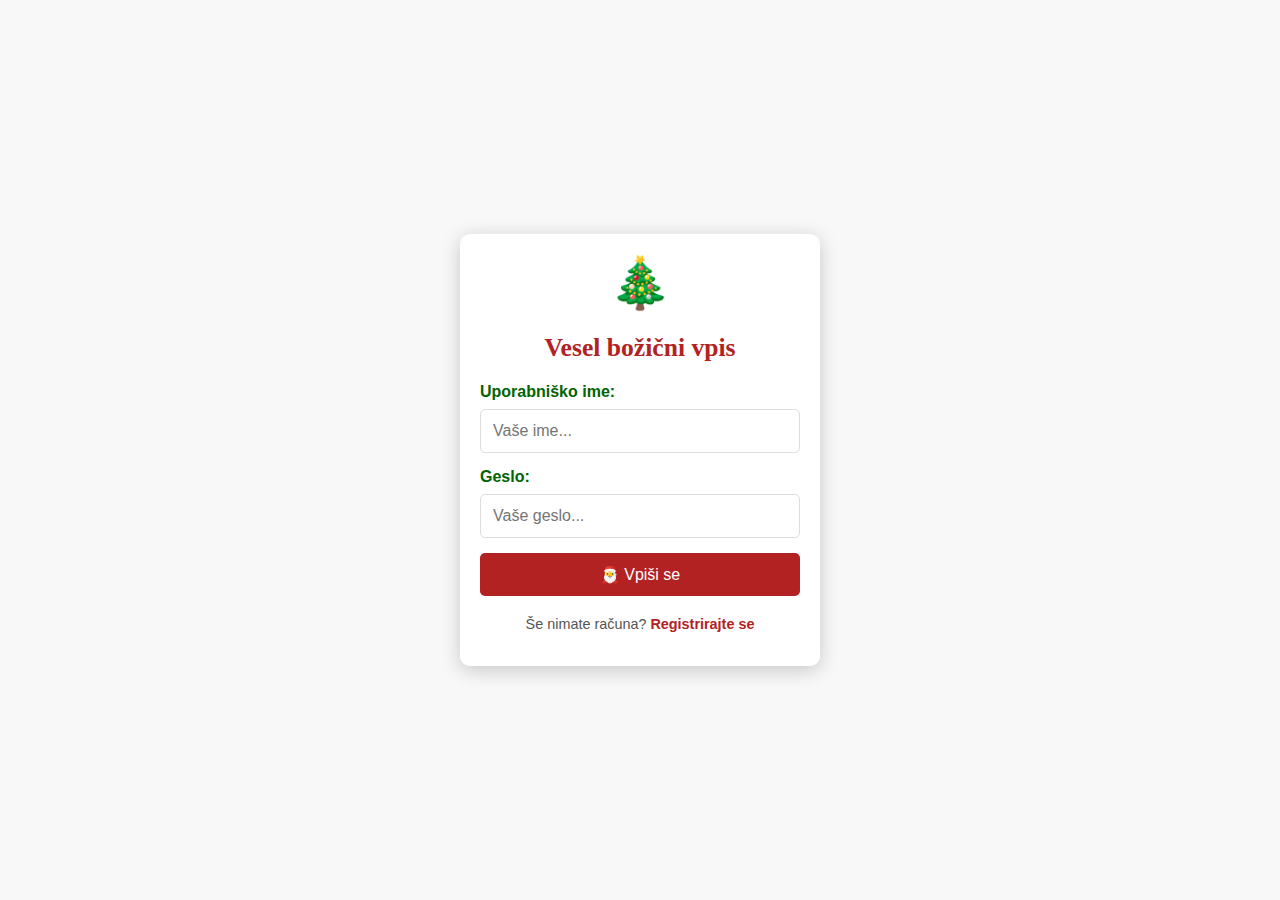
==== commit a412c58b: "Update index.html" ====
--- a/index.html
+++ b/index.html
@@ -1,25 +1,30 @@
-
 <!DOCTYPE html>
 <html lang="sl">
 <head>
     <meta charset="UTF-8">
     <meta name="viewport" content="width=device-width, initial-scale=1.0">
-    <title>Vpis</title>
+    <title>Vpis - Božični Duh</title>
     <link rel="stylesheet" href="style.css">
 </head>
 <body>
     <div class="login-container">
-        <h2>Vpis</h2>
+        <h2>Vesel božični vpis</h2>
         <form id="loginForm">
             <label for="loginUsername">Uporabniško ime:</label>
-            <input type="text" id="loginUsername" name="loginUsername" required><br><br>
+            <input type="text" id="loginUsername" name="loginUsername" placeholder="Vaše ime..." required>
             <label for="loginPassword">Geslo:</label>
-            <input type="password" id="loginPassword" name="loginPassword" required><br><br>
-            <button type="submit">Vpiši se</button>
+            <input type="password" id="loginPassword" name="loginPassword" placeholder="Vaše geslo..." required>
+            <button type="submit">🎅 Vpiši se</button>
         </form>
         <p>Še nimate računa? <a href="register.html">Registrirajte se</a></p>
     </div>
 
-    <script src="script.js"></script>
+    <script>
+        // Dodatna interaktivnost: Božično sporočilo po uspešnem vpisu
+        document.getElementById('loginForm').addEventListener('submit', function(event) {
+            event.preventDefault();
+            alert("🎄 Vesel božič! Uspešno ste se prijavili. 🎁");
+        });
+    </script>
 </body>
 </html>
--- a/style.css
+++ b/style.css
@@ -0,0 +1,100 @@
+body {
+    font-family: Arial, sans-serif;
+    background-color: #f8f8f8;
+    background-image: url('https://via.placeholder.com/1500x1000?text=Christmas+Background'); /* Dodaj božično ozadje ali zvezdast vzorec */
+    background-size: cover;
+    background-repeat: no-repeat;
+    display: flex;
+    justify-content: center;
+    align-items: center;
+    min-height: 100vh;
+    margin: 0;
+}
+
+.login-container {
+    background-color: rgba(255, 255, 255, 0.9); /* Rahla prosojnost za praznično vzdušje */
+    padding: 20px;
+    border-radius: 10px;
+    box-shadow: 0 4px 20px rgba(0, 0, 0, 0.2); /* Globji učinek za bolj prazničen občutek */
+    width: 320px;
+    text-align: center;
+}
+
+h2 {
+    margin-bottom: 20px;
+    color: #B22222; /* Božično rdeča */
+    font-size: 1.6em;
+    font-family: 'Georgia', serif; /* Elegantna pisava */
+}
+
+label {
+    font-weight: bold;
+    display: block;
+    margin-bottom: 8px;
+    text-align: left;
+    color: #006400; /* Božično zelena */
+}
+
+input[type="text"], input[type="password"] {
+    width: 100%;
+    padding: 12px;
+    margin-bottom: 15px;
+    border: 1px solid #ddd;
+    border-radius: 5px;
+    box-sizing: border-box;
+    font-size: 1em;
+    background-color: #fff;
+    transition: border-color 0.3s ease;
+}
+
+input[type="text"]:focus, input[type="password"]:focus {
+    border-color: #B22222; /* Ujemajoča barva za praznično temo */
+    outline: none;
+    box-shadow: 0 0 5px #B22222;
+}
+
+button {
+    width: 100%;
+    padding: 12px;
+    background-color: #B22222;
+    color: #fff;
+    border: none;
+    border-radius: 5px;
+    font-size: 1em;
+    cursor: pointer;
+    transition: background-color 0.3s ease, transform 0.2s ease; /* Dodan transform za animacijo ob kliku */
+}
+
+button:hover {
+    background-color: #8B0000; /* Temnejši ton rdeče */
+    transform: scale(1.05); /* Rahla povečava ob premiku miške */
+}
+
+p {
+    margin-top: 20px;
+    font-size: 0.9em;
+    color: #555;
+}
+
+a {
+    color: #B22222;
+    text-decoration: none;
+    font-weight: bold;
+}
+
+a:hover {
+    text-decoration: underline;
+}
+
+.login-container::before {
+    content: '🎄';
+    font-size: 50px;
+    display: block;
+    margin-bottom: 10px;
+    animation: spin 3s linear infinite; /* Zabavna animacija vrtenja smrečice */
+}
+
+@keyframes spin {
+    from { transform: rotate(0deg); }
+    to { transform: rotate(360deg); }
+}
